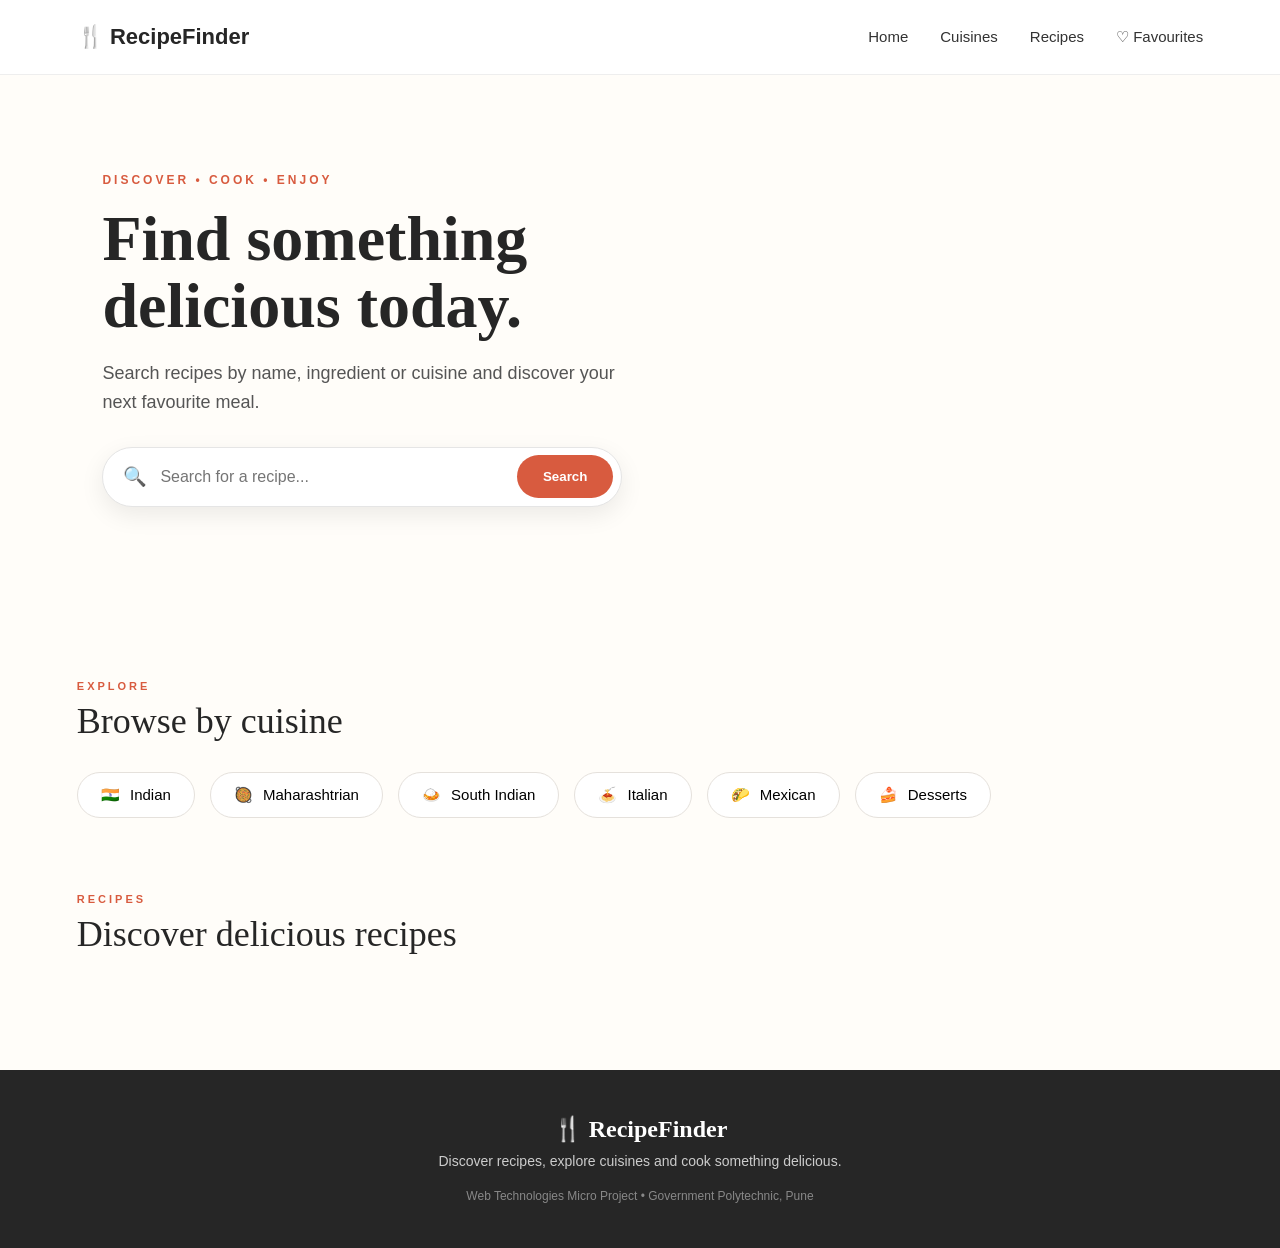
==== index.html @ adebbc28 "Add files via upload" ====
<!DOCTYPE html>
<html lang="en">

<head>
    <meta charset="UTF-8">
    <meta name="viewport" content="width=device-width, initial-scale=1.0">

    <title>Recipe Finder</title>

    <link rel="stylesheet" href="style.css">
</head>

<body>

    <!-- Navigation -->

    <nav class="navbar">

        <div class="logo">
            🍴 RecipeFinder
        </div>

        <div class="nav-links">
            <a href="#">Home</a>
            <a href="#cuisines">Cuisines</a>
            <a href="#recipes">Recipes</a>
            <a href="favourites.html">♡ Favourites</a>
        </div>

    </nav>


    <!-- Hero Section -->

    <section class="hero">

        <div class="hero-content">

            <p class="small-title">
                DISCOVER • COOK • ENJOY
            </p>

            <h1>
                Find something<br>
                delicious today.
            </h1>

            <p class="hero-text">
                Search recipes by name, ingredient or cuisine
                and discover your next favourite meal.
            </p>


            <div class="search-box">

                <span>🔍</span>

                <input
                    type="text"
                    id="searchInput"
                    placeholder="Search for a recipe..."
                >

                <button onclick="goToResults()">
                Search
</button>

            </div>

        </div>

    </section>


    <!-- Cuisine Section -->

    <section class="section" id="cuisines">

        <div class="section-heading">

            <div>
                <p class="section-label">EXPLORE</p>

                <h2>
                    Browse by cuisine
                </h2>
            </div>

        </div>


        <div class="cuisine-container">

            <button class="cuisine-card" onclick="searchCuisine('Indian')">
    🇮🇳 <span>Indian</span>
</button>

<button class="cuisine-card" onclick="searchCuisine('Maharashtrian')">
    🥘 <span>Maharashtrian</span>
</button>
<button class="cuisine-card" onclick="searchCuisine('South Indian')">
    🍛 <span>South Indian</span>
</button>

<button class="cuisine-card" onclick="searchCuisine('Italian')">
    🍝 <span>Italian</span>
</button>

<button class="cuisine-card" onclick="searchCuisine('Mexican')">
    🌮 <span>Mexican</span>
</button>

<button class="cuisine-card" onclick="searchCuisine('Desserts')">
    🍰 <span>Desserts</span>
</button>

        </div>

    </section>


    <!-- Recipe Results -->

    <section class="section" id="recipes">

        <div class="section-heading">

            <div>

                <p class="section-label">
                    RECIPES
                </p>

                <h2>
                    Discover delicious recipes
                </h2>

            </div>

        </div>


        <p id="message"></p>

        <div id="recipeContainer"></div>

    </section>


    <footer>

        <h3>🍴 RecipeFinder</h3>

        <p>
            Discover recipes, explore cuisines and cook something delicious.
        </p>

        <p class="copyright">
            Web Technologies Micro Project • Government Polytechnic, Pune
        </p>

    </footer>


    <script src="script.js"></script>

</body>

</html>
---- style.css ----
* {
    margin: 0;
    padding: 0;
    box-sizing: border-box;
}

body {
    font-family: Arial, sans-serif;
    background: #fffdf9;
    color: #262626;
}


/* =========================
   NAVIGATION
========================= */

.navbar {
    height: 75px;

    display: flex;
    align-items: center;
    justify-content: space-between;

    padding: 0 6%;

    background: white;

    border-bottom: 1px solid #eeeeee;

    position: sticky;
    top: 0;
    z-index: 100;
}

.logo {
    font-size: 22px;
    font-weight: bold;
}

.nav-links {
    display: flex;
    gap: 32px;
}

.nav-links a {
    text-decoration: none;
    color: #333;

    font-size: 15px;
    font-weight: 500;
}

.nav-links a:hover {
    color: #d85b3f;
}


/* =========================
   HERO
========================= */

.hero {
    min-height: 530px;

    display: flex;
    align-items: center;

    padding: 70px 8%;

    background:
        linear-gradient(
            90deg,
            rgba(255,253,249,1) 0%,
            rgba(255,253,249,0.92) 45%,
            rgba(255,253,249,0.35) 100%
        ),
        url("https://images.unsplash.com/photo-1547592180-85f173990554?auto=format&fit=crop&w=1800&q=85");

    background-size: cover;
    background-position: center;
}

.hero-content {
    max-width: 650px;
}

.small-title {
    letter-spacing: 3px;

    font-size: 12px;

    font-weight: bold;

    color: #d85b3f;

    margin-bottom: 18px;
}

.hero h1 {
    font-family: Georgia, serif;

    font-size: 64px;

    line-height: 1.05;

    margin-bottom: 20px;
}

.hero-text {
    font-size: 18px;

    line-height: 1.6;

    color: #555;

    max-width: 520px;

    margin-bottom: 30px;
}


/* =========================
   SEARCH
========================= */

.search-box {
    display: flex;

    align-items: center;

    background: white;

    border: 1px solid #e5e5e5;

    border-radius: 50px;

    padding: 7px 8px 7px 20px;

    max-width: 590px;

    box-shadow:
        0 8px 25px rgba(0,0,0,0.08);
}

.search-box span {
    font-size: 19px;
}

.search-box input {
    flex: 1;

    border: none;

    outline: none;

    padding: 13px;

    font-size: 16px;
}

.search-box button {
    border: none;

    background: #d85b3f;

    color: white;

    padding: 14px 26px;

    border-radius: 40px;

    font-weight: bold;

    cursor: pointer;
}

.search-box button:hover {
    background: #bd4930;
}


/* =========================
   SECTIONS
========================= */

.section {
    width: 88%;

    max-width: 1250px;

    margin: 75px auto;
}

.section-label {
    color: #d85b3f;

    font-size: 11px;

    font-weight: bold;

    letter-spacing: 3px;

    margin-bottom: 8px;
}

.section-heading h2 {
    font-family: Georgia, serif;

    font-size: 36px;

    font-weight: normal;
}


/* =========================
   CUISINES
========================= */

.cuisine-container {
    display: flex;

    gap: 15px;

    margin-top: 30px;

    flex-wrap: wrap;
}

.cuisine-card {
    border: 1px solid #e5e1dc;

    background: white;

    border-radius: 50px;

    padding: 13px 23px;

    font-size: 15px;

    cursor: pointer;

    transition: 0.2s;
}

.cuisine-card span {
    margin-left: 6px;
}

.cuisine-card:hover {
    background: #f7ebe6;

    border-color: #d85b3f;

    transform: translateY(-2px);
}


/* =========================
   RECIPE GRID
========================= */

#recipeContainer {
    columns: 4 240px;

    column-gap: 22px;

    margin-top: 35px;
}


/* =========================
   RECIPE CARD
========================= */

.recipe-card {
    display: inline-block;

    width: 100%;

    margin-bottom: 25px;

    background: white;

    border-radius: 16px;

    overflow: hidden;

    break-inside: avoid;

    box-shadow:
        0 4px 18px rgba(0,0,0,0.07);

    transition:
        transform 0.25s,
        box-shadow 0.25s;
}

.recipe-card:hover {
    transform: translateY(-5px);

    box-shadow:
        0 10px 25px rgba(0,0,0,0.13);
}

.recipe-card img {
    width: 100%;

    display: block;

    object-fit: cover;
}

.recipe-card h2 {
    font-family: Georgia, serif;

    font-size: 21px;

    padding: 15px 17px 5px;
}

.recipe-card button {
    margin: 10px 17px 18px;

    padding: 10px 18px;

    border: none;

    border-radius: 25px;

    background: #262626;

    color: white;

    cursor: pointer;
}

.recipe-card button:hover {
    background: #d85b3f;
}


/* =========================
   MESSAGE
========================= */

#message {
    text-align: center;

    margin: 25px;

    color: #777;

    font-size: 16px;
}


/* =========================
   FOOTER
========================= */

footer {
    background: #262626;

    color: white;

    text-align: center;

    padding: 45px 20px;

    margin-top: 80px;
}

footer h3 {
    font-family: Georgia, serif;

    font-size: 24px;

    margin-bottom: 10px;
}

footer p {
    color: #ccc;

    font-size: 14px;
}

footer .copyright {
    margin-top: 20px;

    font-size: 12px;

    color: #888;
}


/* =========================
   MOBILE
========================= */

@media (max-width: 700px) {

    .nav-links {
        display: none;
    }

    .hero {
        padding: 60px 7%;

        min-height: 600px;
    }

    .hero h1 {
        font-size: 45px;
    }

    .hero-text {
        font-size: 16px;
    }

    .search-box {
        border-radius: 18px;

        padding: 10px;

        flex-wrap: wrap;
    }

    .search-box input {
        width: 70%;
    }

    .search-box button {
        width: 100%;

        margin-top: 5px;
    }

    .section {
        width: 90%;
    }

    .section-heading h2 {
        font-size: 29px;
    }

}
/* =========================
   RESULTS PAGE
========================= */

.results-header {
    width: 88%;
    max-width: 1250px;
    margin: 60px auto 25px;
}

.results-header h1 {
    font-family: Georgia, serif;
    font-size: 48px;
    font-weight: normal;
    margin-bottom: 10px;
}

.results-header p:not(.section-label) {
    color: #777;
    font-size: 16px;
}


.results-search {
    width: 88%;
    max-width: 1250px;
    margin: 0 auto 30px;

    display: flex;
    gap: 10px;
}

.results-search input {
    flex: 1;

    padding: 15px 20px;

    border: 1px solid #ddd;
    border-radius: 30px;

    font-size: 16px;
    outline: none;
}

.results-search input:focus {
    border-color: #d85b3f;
}

.results-search button {
    padding: 15px 28px;

    border: none;
    border-radius: 30px;

    background: #d85b3f;
    color: white;

    font-weight: bold;
    cursor: pointer;
}

.results-search button:hover {
    background: #bd4930;
}


/* Better recipe card information */

.recipe-card p {
    color: #777;
    font-size: 14px;
}
/* =========================
   RECIPE DETAILS PAGE
========================= */

.recipe-details {
    width: 88%;
    max-width: 1100px;
    margin: 60px auto;
}


.detail-card {
    background: white;

    border-radius: 20px;

    overflow: hidden;

    box-shadow:
        0 8px 30px rgba(0, 0, 0, 0.08);

    display: grid;

    grid-template-columns: 45% 55%;
}


.detail-card > img {
    width: 100%;
    height: 100%;

    min-height: 600px;

    object-fit: cover;
}


.detail-content {
    padding: 45px;
}


.detail-content h1 {
    font-family: Georgia, serif;

    font-size: 45px;

    font-weight: normal;

    line-height: 1.1;

    margin-bottom: 10px;
}


.recipe-cuisine {
    color: #777;

    margin-bottom: 35px;

    font-size: 15px;
}


.detail-content h2 {
    font-family: Georgia, serif;

    font-size: 25px;

    margin-top: 25px;

    margin-bottom: 15px;
}


.detail-content ul {
    padding-left: 22px;

    line-height: 1.9;

    color: #555;
}


.instructions {
    color: #555;

    line-height: 1.8;

    font-size: 16px;
}


/* Mobile */

@media (max-width: 800px) {

    .detail-card {
        grid-template-columns: 1fr;
    }

    .detail-card > img {
        min-height: 350px;
        height: 350px;
    }

    .detail-content {
        padding: 30px;
    }

    .detail-content h1 {
        font-size: 35px;
    }

}
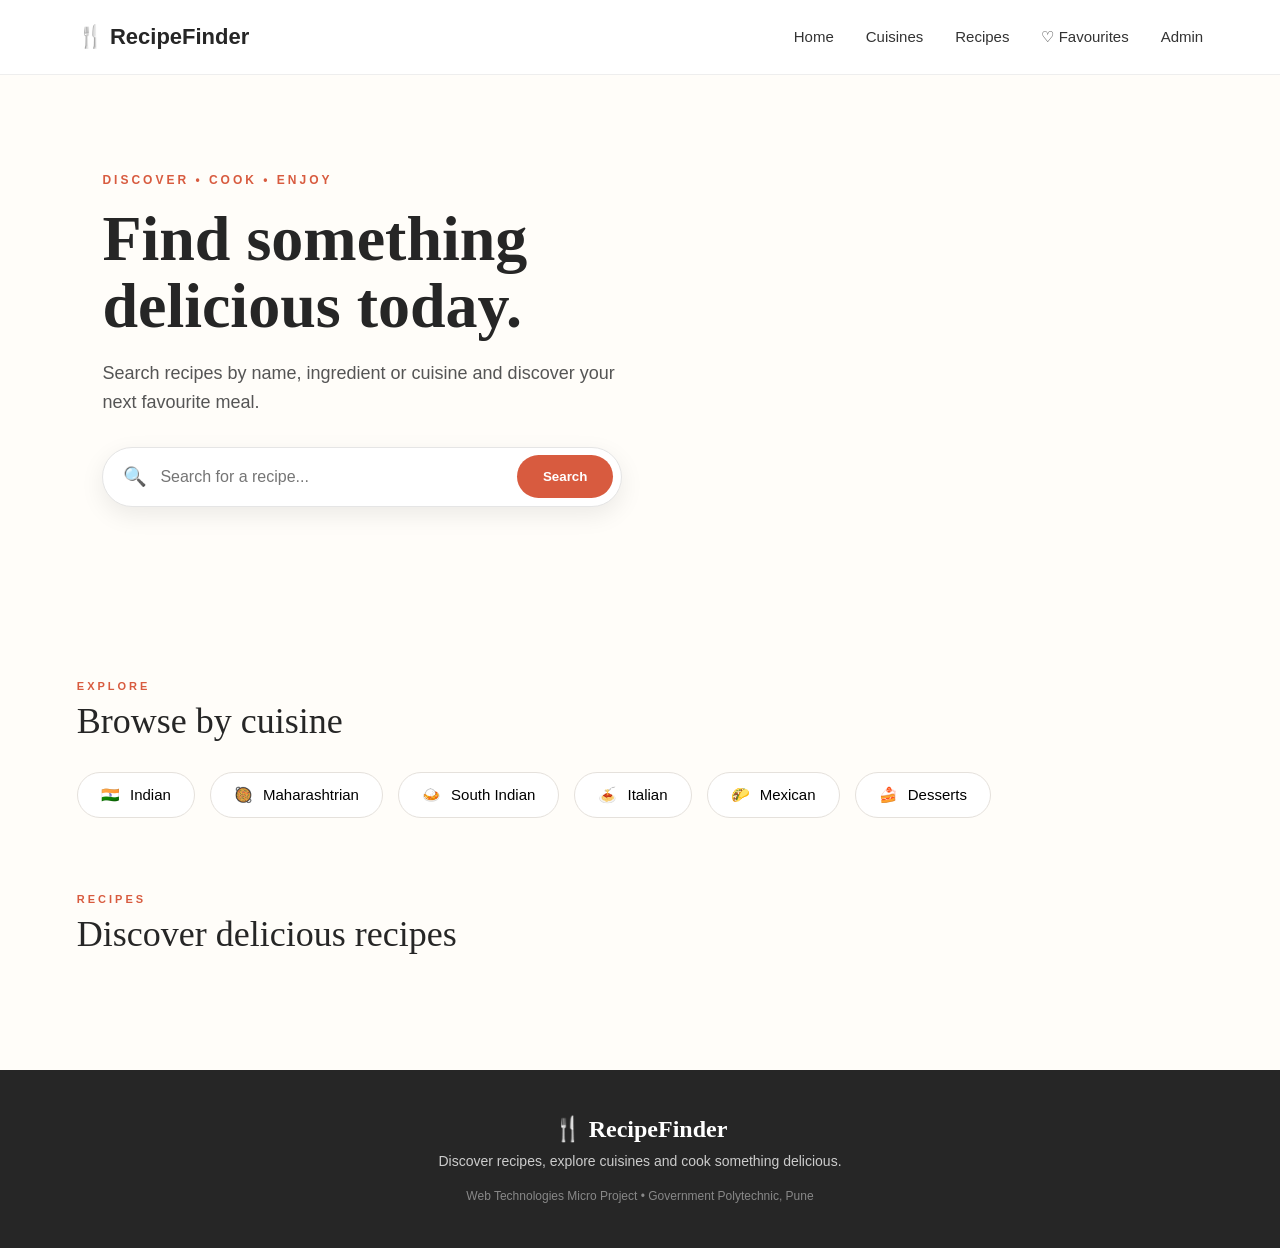
==== commit 51e18eda: "Add Admin link to navigation Added an Admin link to the navigation bar." ====
--- a/index.html
+++ b/index.html
@@ -25,6 +25,7 @@
             <a href="#cuisines">Cuisines</a>
             <a href="#recipes">Recipes</a>
             <a href="favourites.html">♡ Favourites</a>
+            <a href="admin.html">Admin</a>
         </div>
 
     </nav>
@@ -166,4 +167,4 @@
 
 </body>
 
-</html>+</html>
